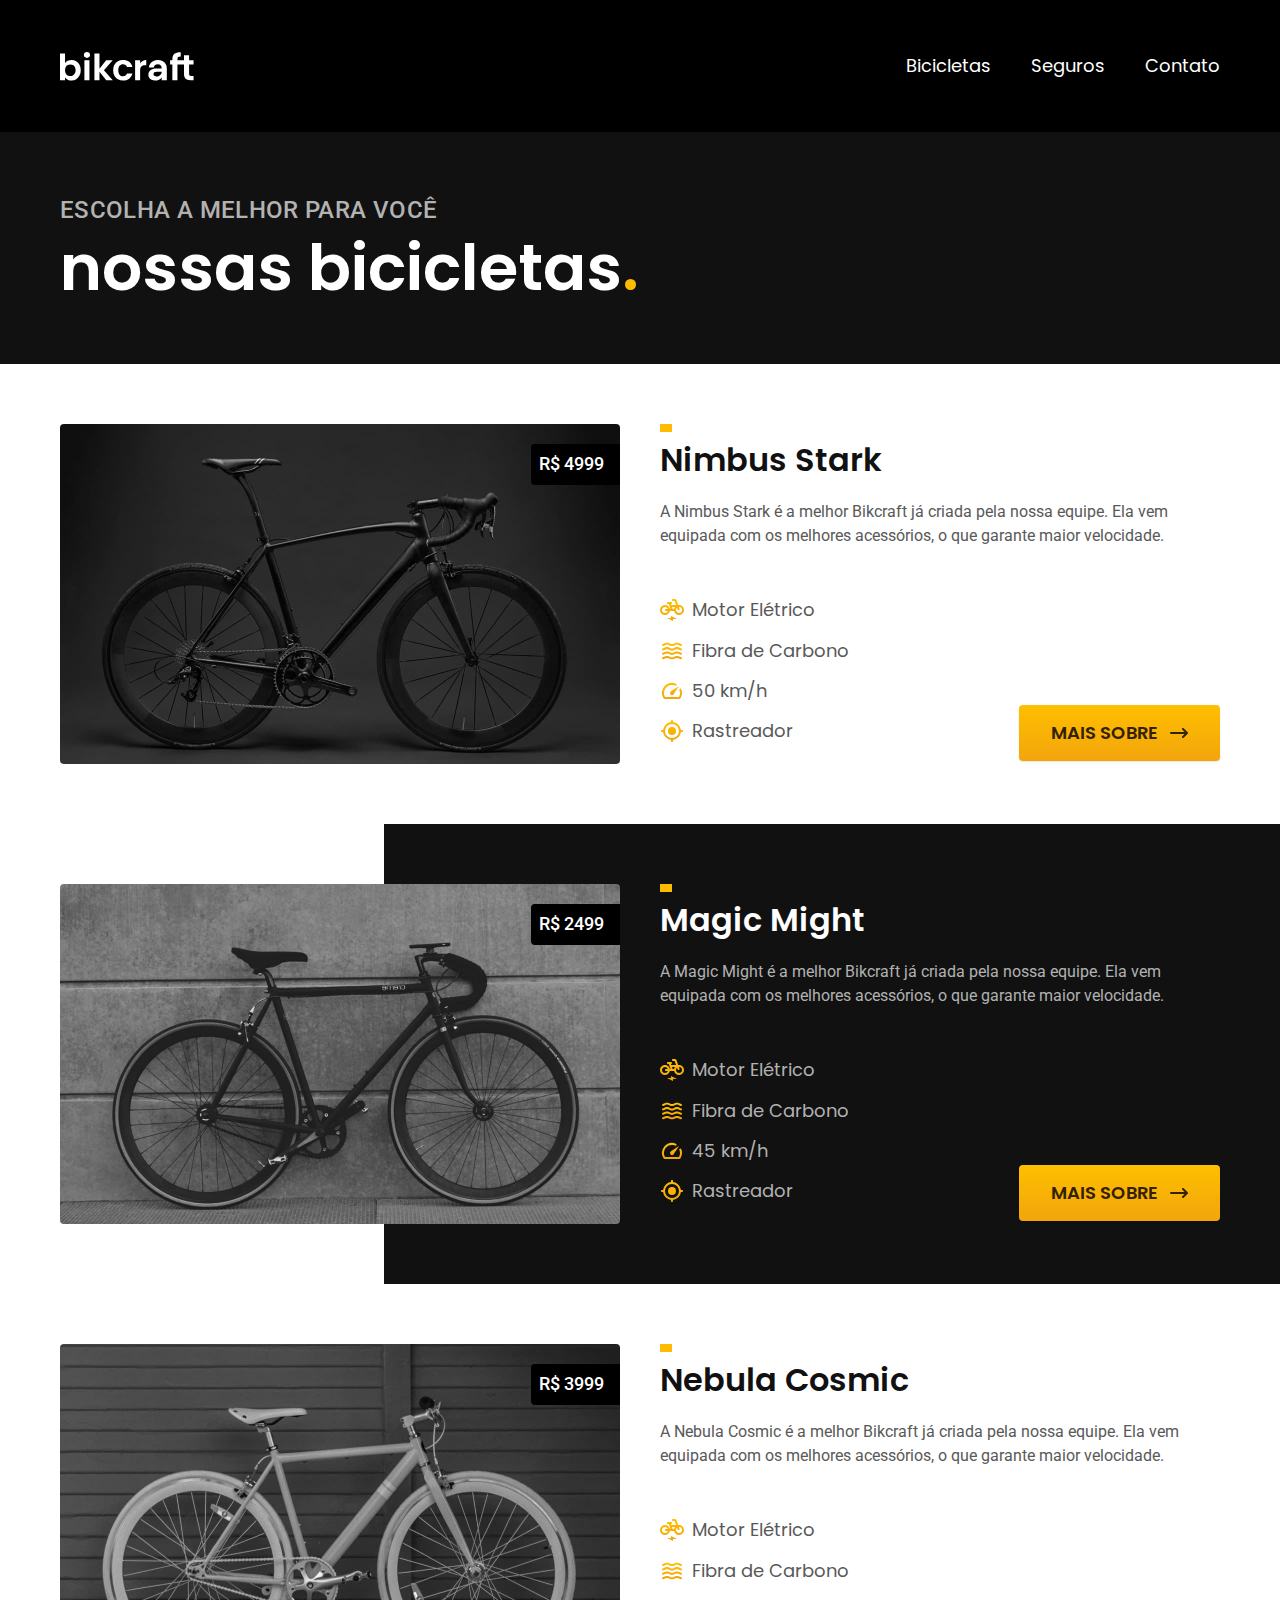
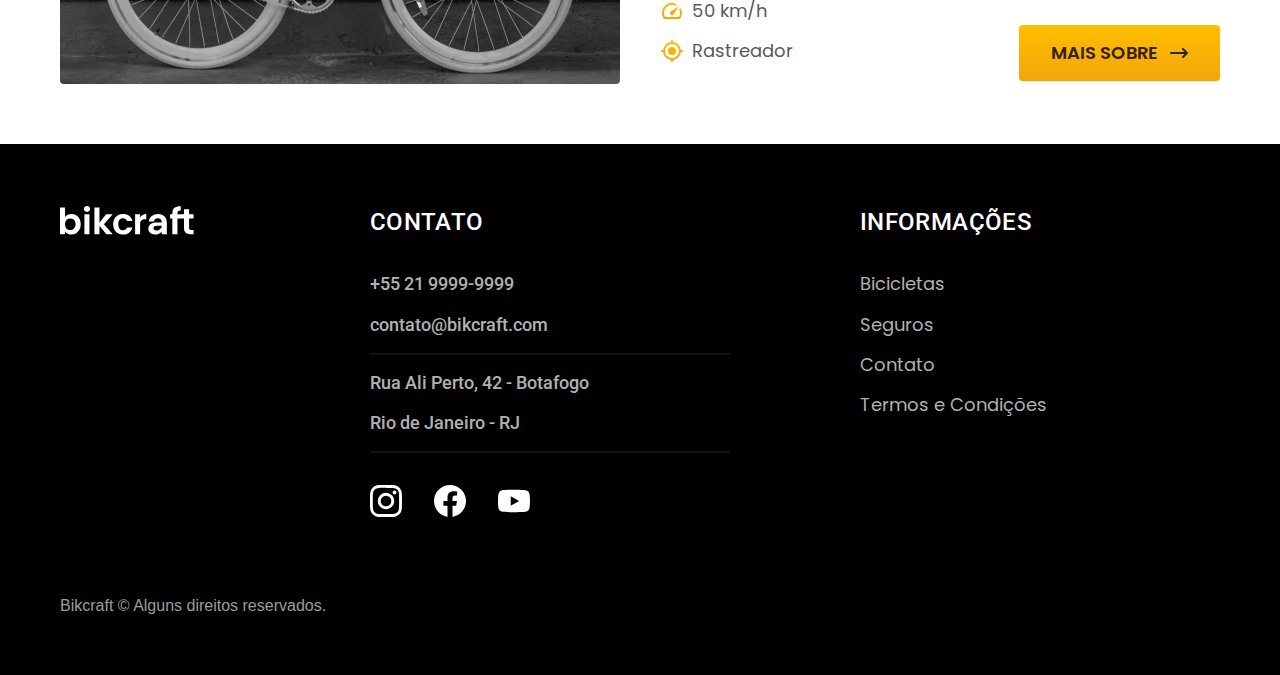
==== bicicletas.html @ 1ed706b1 "bicicletas" ====
<!DOCTYPE html>

<html lang="pt-br">
  <head>
    <meta charset="UTF-8" />
    <meta name="viewport" content="width=device-width, initial-scale=1.0" />
    <title>Bicicletas | Bikcraft</title>
    <meta name="description" content="Termos e condições." />

    <link rel="stylesheet" href="./css/style.css" />

    <link rel="preconnect" href="https://fonts.googleapis.com" />
    <link rel="preconnect" href="https://fonts.gstatic.com" crossorigin />
    <link
      href="https://fonts.googleapis.com/css2?family=Merriweather:ital,wght@1,900&family=Poppins:wght@400;600&family=Roboto:wght@400;500&display=swap"
      rel="stylesheet"
    />
  </head>

  <!--  criar um id com o nome da pag p caso tenha algum estilo geral só dessa pag que eu queira mudar, por ex, no header eu quero q algo aconteça só na pag de bicicleta, ai eu uso o id e falo com a header direto  -->
  <body id="bicicletas">
    <header class="header-bg">
      <!-- A tag <header >marca o cabeçalho do site (banner), onde geralmente estão presentes a marca, navegação do site e as vezes uma informação introdutória. Sempre que tiver a class="header-bg" ja sabemos que tem um background que se expande de ponta a ponta do site -->
      <div class="header container">
        <!-- estrutura: tag fora com o background (<header>), tag dentro com o container do site (<div>) -->
        <a href="./">
          <img src="./img/bikcraft.svg" alt="Bikcraft" />
        </a>
        <!-- sempre que o caminho tiver "./" ele ja vai pra home do site, ou seja, pro index.html -->

        <nav aria-label="primaria">
          <ul class="header-menu font-1-m cor-0">
            <li><a href="./bicicletas.html">Bicicletas</a></li>
            <li><a href="./seguros.html">Seguros</a></li>
            <li><a href="./contato.html">Contato</a></li>
          </ul>
        </nav>
      </div>
    </header>

    <main>
      <div class="titulo-bg">
        <div class="titulo container">
          <p class="font-2-l-b cor-5">Escolha a melhor para você</p>
          <h1 class="font-1-xxl cor-0">
            nossas bicicletas<span class="cor-p1">.</span>
          </h1>
        </div>
      </div>

      <div class="bicicletas container">
        <div class="bicicletas-imagem">
          <img src="./img/bicicletas/nimbus.jpg" alt="Bicicleta preta" />
          <span class="font-2-m cor-0">R$ 4999</span>
        </div>
        <div class="bicicletas-conteudo">
          <h2 class="font-1-xl">Nimbus Stark</h2>
          <p class="font-2-s cor-8">
            A Nimbus Stark é a melhor Bikcraft já criada pela nossa equipe. Ela
            vem equipada com os melhores acessórios, o que garante maior
            velocidade.
          </p>
          <ul class="font-1-m cor-8">
            <li>
              <img src="./img/icones/eletrica.svg" alt="" />
              Motor Elétrico
            </li>
            <li>
              <img src="./img/icones/carbono.svg" alt="" />
              Fibra de Carbono
            </li>
            <li>
              <img src="./img/icones/velocidade.svg" alt="" />
              50 km/h
            </li>
            <li>
              <img src="./img/icones/rastreador.svg" alt="" />
              Rastreador
            </li>
          </ul>
          <a class="botao seta" href="./bicicletas/nimbus.html">Mais Sobre</a>
        </div>
      </div>

      <div class="bicicletas-bg">
        <div class="bicicletas container">
          <div class="bicicletas-imagem">
            <img src="./img/bicicletas/magic.jpg" alt="Bicicleta preta" />
            <span class="font-2-m cor-0">R$ 2499</span>
          </div>
          <div class="bicicletas-conteudo">
            <h2 class="font-1-xl cor-0">Magic Might</h2>
            <p class="font-2-s cor-5">
              A Magic Might é a melhor Bikcraft já criada pela nossa equipe. Ela
              vem equipada com os melhores acessórios, o que garante maior
              velocidade.
            </p>
            <ul class="font-1-m cor-5">
              <li>
                <img src="./img/icones/eletrica.svg" alt="" />
                Motor Elétrico
              </li>
              <li>
                <img src="./img/icones/carbono.svg" alt="" />
                Fibra de Carbono
              </li>
              <li>
                <img src="./img/icones/velocidade.svg" alt="" />
                45 km/h
              </li>
              <li>
                <img src="./img/icones/rastreador.svg" alt="" />
                Rastreador
              </li>
            </ul>
            <a class="botao seta" href="./bicicletas/magic.html">Mais Sobre</a>
          </div>
        </div>
      </div>

      <div class="bicicletas container">
        <div class="bicicletas-imagem">
          <img src="./img/bicicletas/nebula.jpg" alt="Bicicleta preta" />
          <span class="font-2-m cor-0">R$ 3999</span>
        </div>
        <div class="bicicletas-conteudo">
          <h2 class="font-1-xl">Nebula Cosmic</h2>
          <p class="font-2-s cor-8">
            A Nebula Cosmic é a melhor Bikcraft já criada pela nossa equipe. Ela
            vem equipada com os melhores acessórios, o que garante maior
            velocidade.
          </p>
          <ul class="font-1-m cor-8">
            <li>
              <img src="./img/icones/eletrica.svg" alt="" />
              Motor Elétrico
            </li>
            <li>
              <img src="./img/icones/carbono.svg" alt="" />
              Fibra de Carbono
            </li>
            <li>
              <img src="./img/icones/velocidade.svg" alt="" />
              50 km/h
            </li>
            <li>
              <img src="./img/icones/rastreador.svg" alt="" />
              Rastreador
            </li>
          </ul>
          <a class="botao seta" href="./bicicletas/nebula.html">Mais Sobre</a>
        </div>
      </div>
    </main>

    <footer class="footer-bg">
      <div class="footer container">
        <img src="./img/bikcraft.svg" alt="Bikcraft" />
        <div class="footer-contato">
          <h3 class="font-2-l-b cor-0">Contato</h3>
          <ul class="font-2-m cor-5">
            <li><a href="tel:+552199999999">+55 21 9999-9999</a></li>
            <li>
              <a href="mailto:contato@bikcraft.com">contato@bikcraft.com</a>
            </li>
            <li>Rua Ali Perto, 42 - Botafogo</li>
            <li>Rio de Janeiro - RJ</li>
          </ul>
          <div class="footer-redes">
            <a href="./">
              <img src="./img/redes/instagram.svg" alt="Instagram" />
            </a>
            <a href="./">
              <img src="./img/redes/facebook.svg" alt="Facebook" />
            </a>
            <a href="./">
              <img src="./img/redes/youtube.svg" alt="Youtube" />
            </a>
          </div>
        </div>
        <div class="footer-informacoes">
          <h3 class="font-2-l-b cor-0">Informações</h3>
          <nav>
            <ul class="font-1-m cor-5">
              <li><a href="./bicicletas.html">Bicicletas</a></li>
              <li><a href="./seguros.html">Seguros</a></li>
              <li><a href="./contato.html">Contato</a></li>
              <li><a href="./termos.html">Termos e Condições</a></li>
            </ul>
          </nav>
        </div>
        <p class="footer-copy font-m-2 cor-6">
          Bikcraft © Alguns direitos reservados.
        </p>
      </div>
    </footer>
  </body>
</html>
---- css/style.css ----
@import "./global/global.css";
@import "./utilidades/tipografia.css";
@import "./utilidades/cores.css";

@import "./global/header.css";
@import "./global/footer.css";

/* Utilidades */
@import "./utilidades/componentes.css";

/* Home */
@import "./home/introducao.css";
@import "./home/tecnologia.css";
@import "./home/parceiros.css";
@import "./home/depoimento.css";

/* Bicicletas */
@import "./bicicletas/bicicletas-lista.css";
@import "./bicicletas/bicicletas.css";

/* Seguros */
@import "./seguros/seguros.css";

/* Termos */
@import "./termos/termos.css";
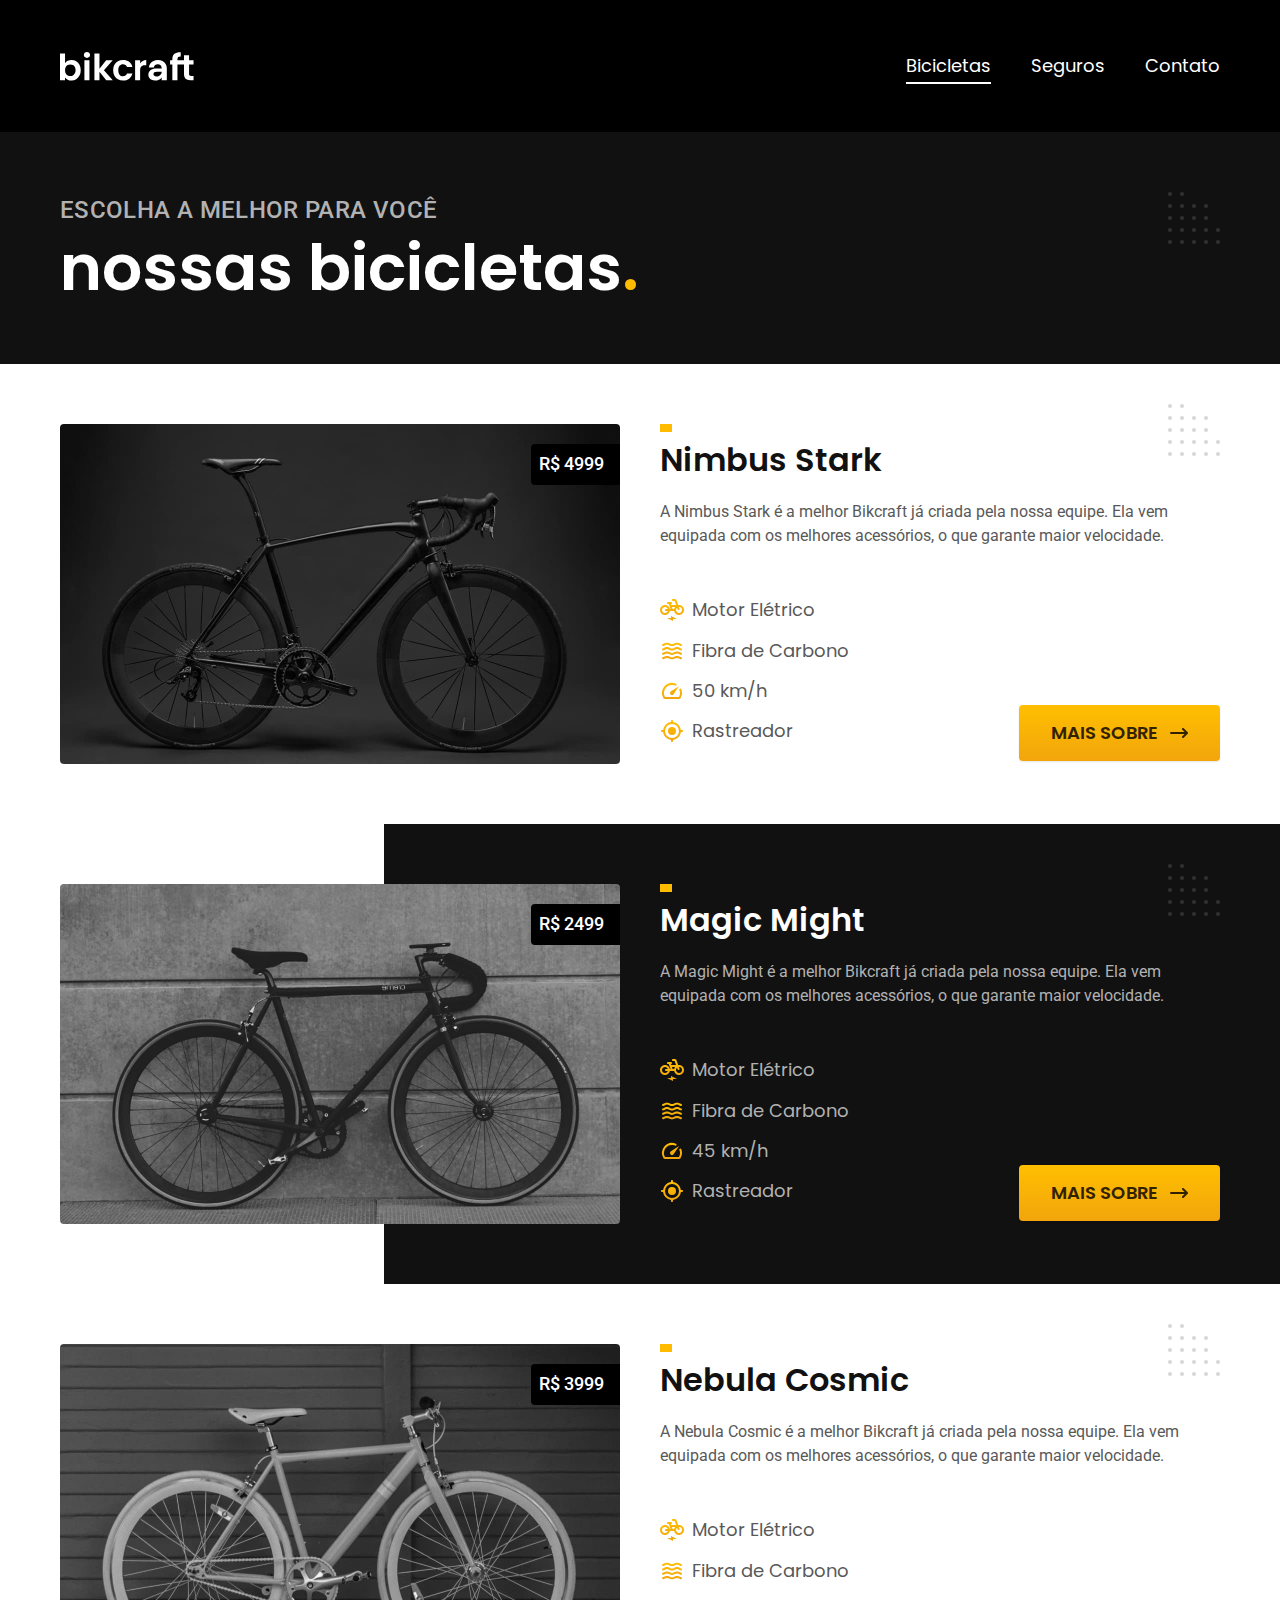
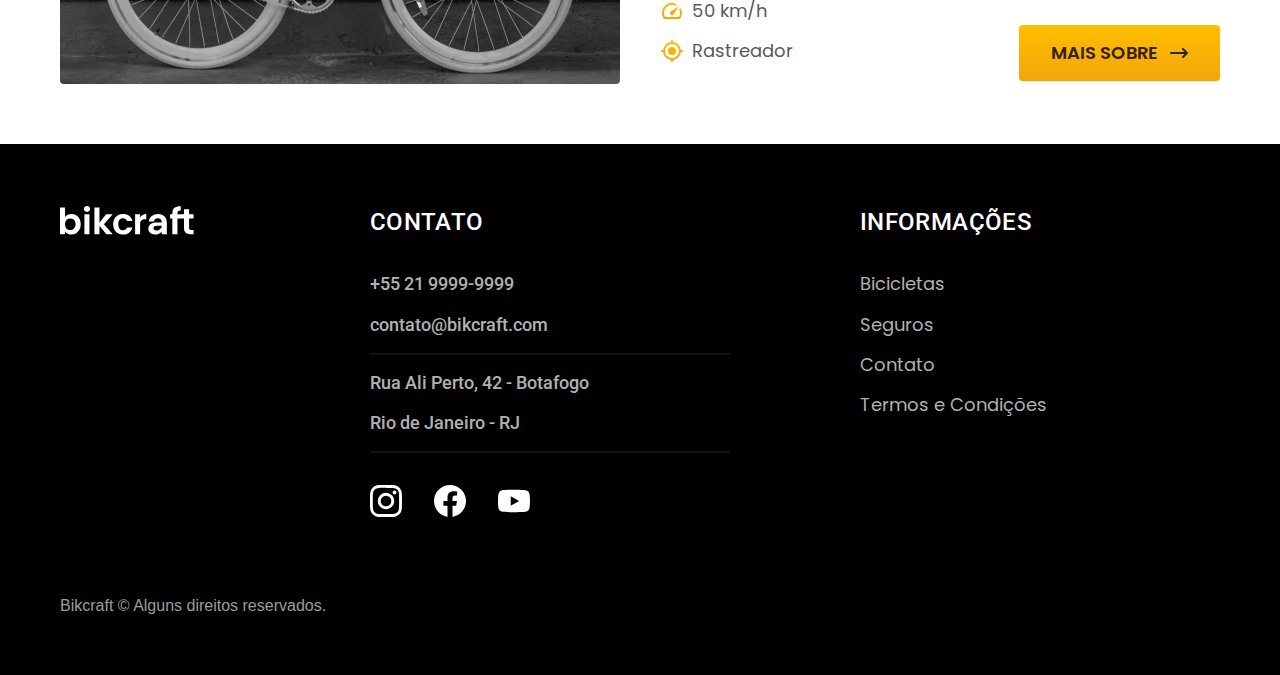
==== commit 5e67baf1: "menu-ativo" ====
--- a/bicicletas.html
+++ b/bicicletas.html
@@ -7,6 +7,7 @@
     <title>Bicicletas | Bikcraft</title>
     <meta name="description" content="Termos e condições." />
 
+    <link rel="preload" href="./css/style.css" as="style" />
     <link rel="stylesheet" href="./css/style.css" />
 
     <link rel="preconnect" href="https://fonts.googleapis.com" />
@@ -194,5 +195,6 @@
         </p>
       </div>
     </footer>
+    <script src="./js/script.js"></script>
   </body>
 </html>
--- a/css/style.css
+++ b/css/style.css
@@ -7,6 +7,7 @@
 
 /* Utilidades */
 @import "./utilidades/componentes.css";
+@import "./utilidades/formulario.css";
 
 /* Home */
 @import "./home/introducao.css";
@@ -18,8 +19,21 @@
 @import "./bicicletas/bicicletas-lista.css";
 @import "./bicicletas/bicicletas.css";
 
+/* Bicicleta */
+@import "./bicicleta/bicicleta.css";
+@import "./bicicleta/seguro.css";
+
 /* Seguros */
 @import "./seguros/seguros.css";
+@import "./seguros/vantagens.css";
+@import "./seguros/perguntas.css";
+
+/* Contato */
+@import "./contato/contato.css";
+@import "./contato/lojas.css";
+
+/* Orçamento */
+@import "./orcamento/orcamento.css";
 
 /* Termos */
 @import "./termos/termos.css";
--- a/css/style.css
+++ b/css/style.css
@@ -7,6 +7,7 @@
 
 /* Utilidades */
 @import "./utilidades/componentes.css";
+@import "./utilidades/formulario.css";
 
 /* Home */
 @import "./home/introducao.css";
@@ -18,8 +19,21 @@
 @import "./bicicletas/bicicletas-lista.css";
 @import "./bicicletas/bicicletas.css";
 
+/* Bicicleta */
+@import "./bicicleta/bicicleta.css";
+@import "./bicicleta/seguro.css";
+
 /* Seguros */
 @import "./seguros/seguros.css";
+@import "./seguros/vantagens.css";
+@import "./seguros/perguntas.css";
+
+/* Contato */
+@import "./contato/contato.css";
+@import "./contato/lojas.css";
+
+/* Orçamento */
+@import "./orcamento/orcamento.css";
 
 /* Termos */
 @import "./termos/termos.css";
